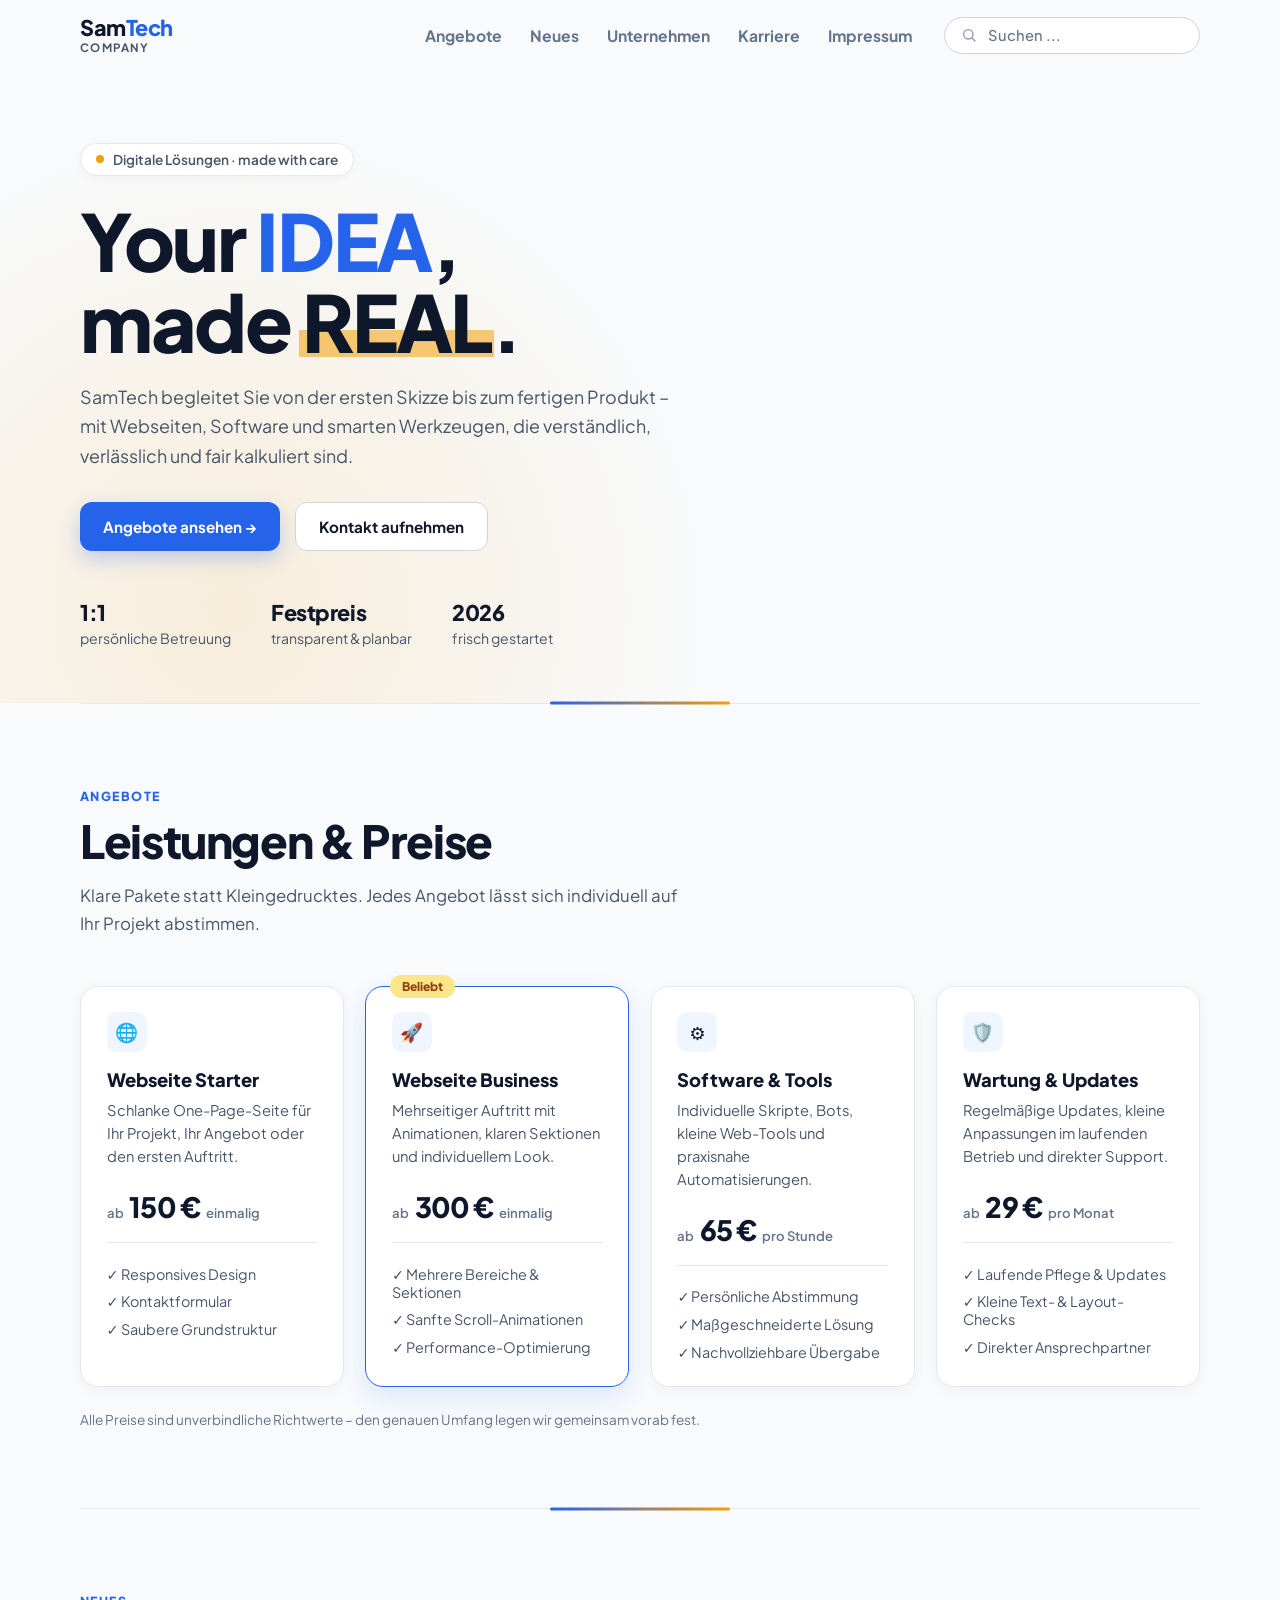
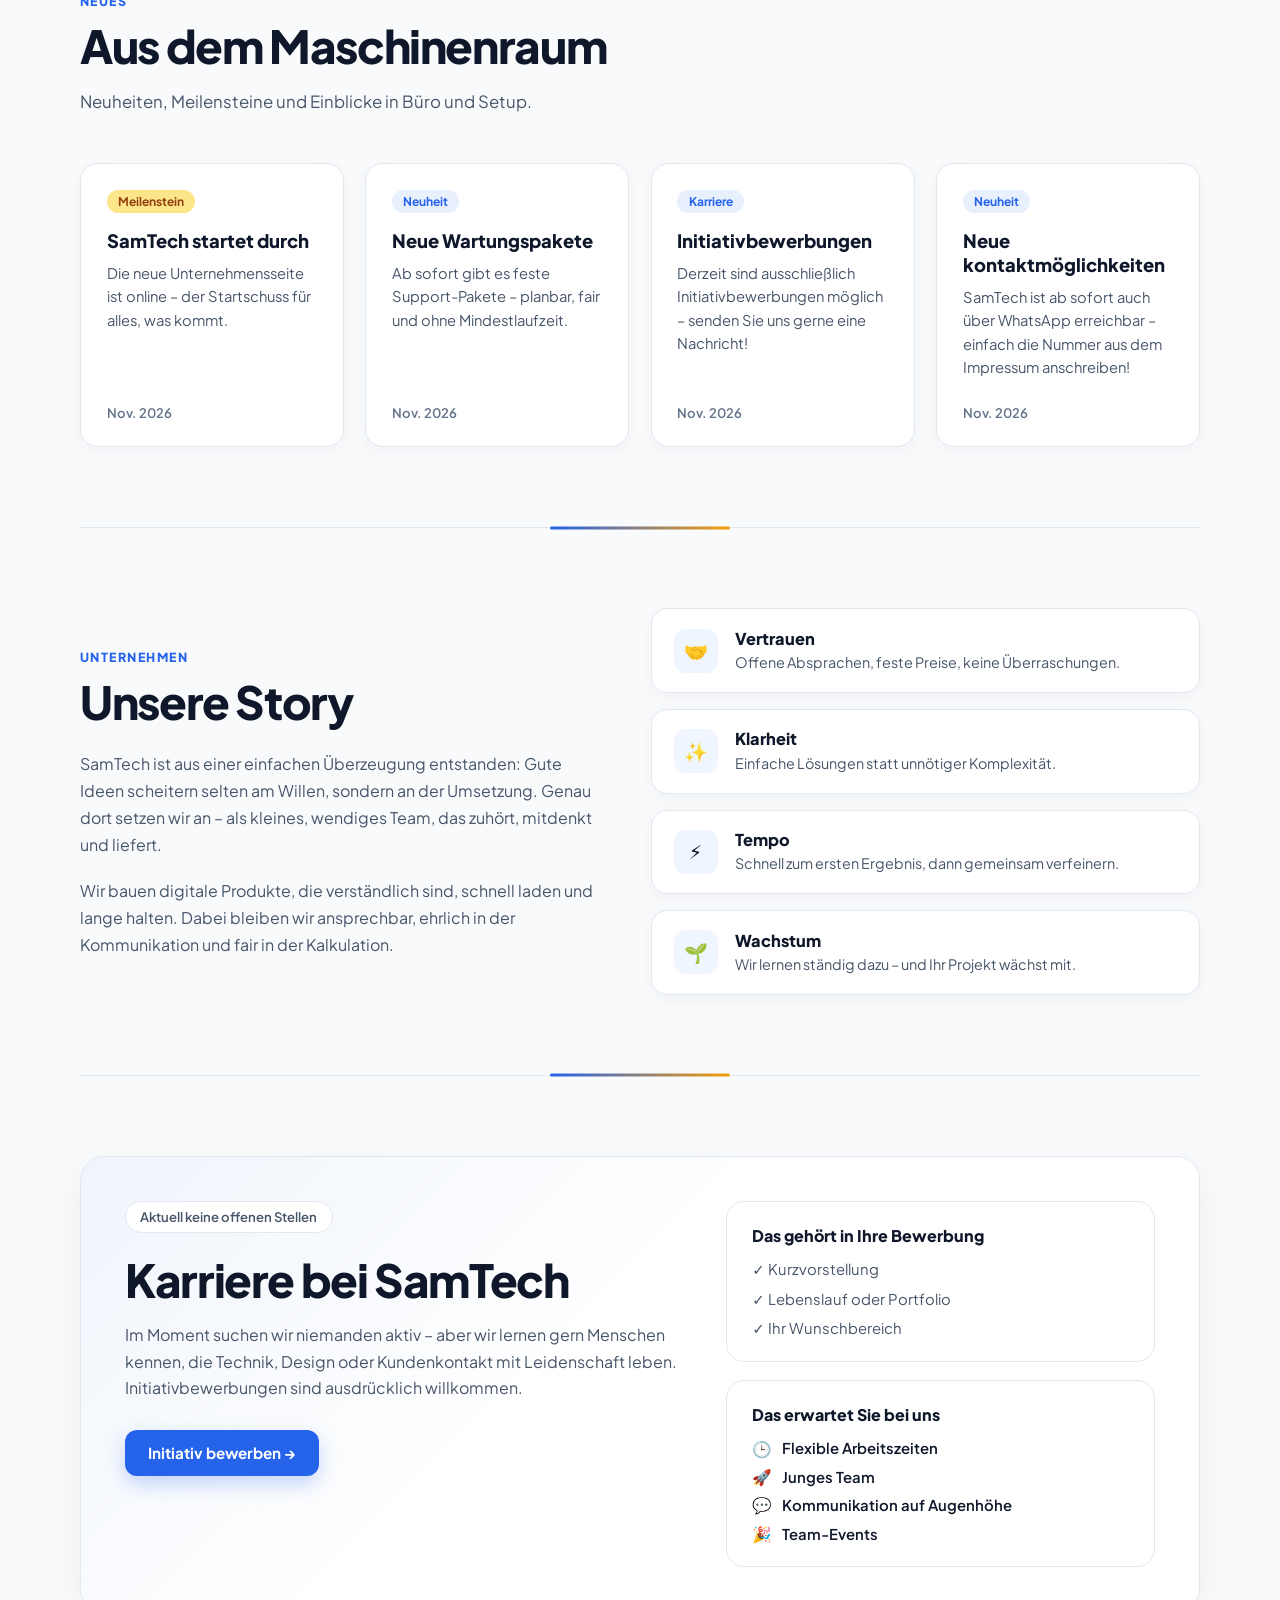
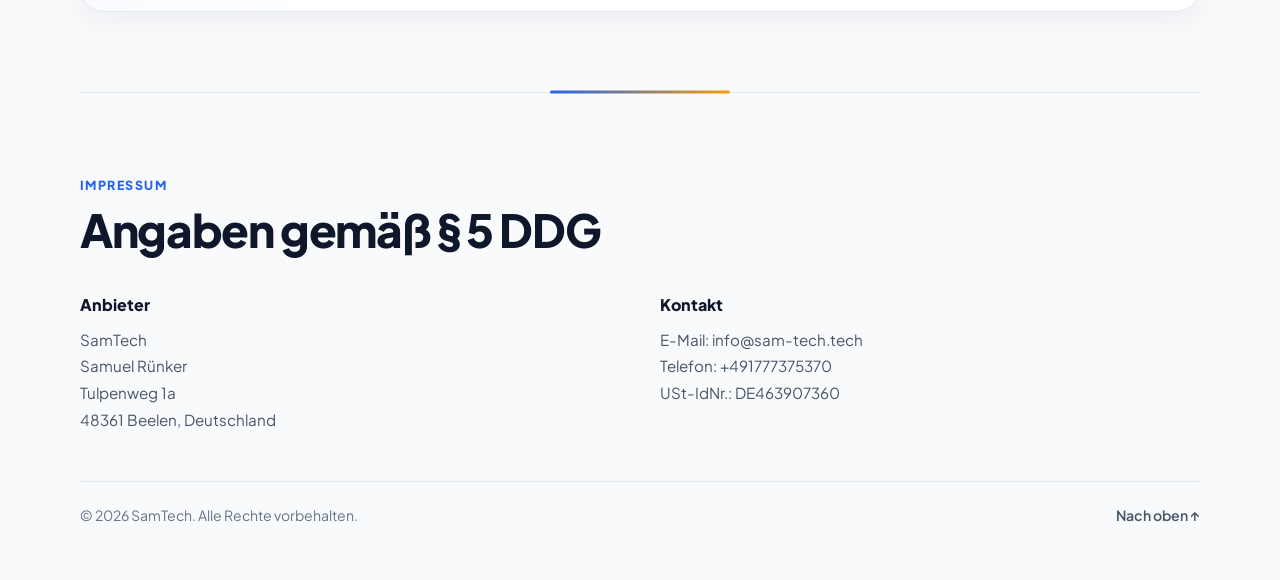
==== company/index.html @ 0ce45a52 "Add files via upload" ====
<!DOCTYPE html>
<html lang="de">
<head>
  <meta charset="UTF-8">
  <meta name="viewport" content="width=device-width, initial-scale=1.0">
  <title>Your IDEA, made REAL.</title>
  <meta name="description" content="SamTech · Company: Webseiten, Software und digitale Lösungen – aus Ihrer Idee wird Wirklichkeit.">
  <link rel="preconnect" href="https://fonts.googleapis.com">
  <link rel="preconnect" href="https://fonts.gstatic.com" crossorigin>
  <link href="https://fonts.googleapis.com/css2?family=Plus+Jakarta+Sans:wght@500;600;700;800&display=swap" rel="stylesheet">
  <link rel="stylesheet" href="com.css">
</head>
<body>
  <div id="top"></div>

  <header class="site-header">
    <div class="header-inner">
      <a href="#top" class="brand">
        <span class="brand-title">
          <span class="brand-sam">Sam</span><span class="brand-tech">Tech</span>
        </span>
        <span class="brand-sub">Company</span>
      </a>

      <div class="header-actions">
        <nav class="nav" aria-label="Hauptnavigation">
          <ul class="nav-list">
            <li><a href="#angebote">Angebote</a></li>
            <li><a href="#neues">Neues</a></li>
            <li><a href="#unternehmen">Unternehmen</a></li>
            <li><a href="#karriere">Karriere</a></li>
            <li><a href="#impressum">Impressum</a></li>
          </ul>
        </nav>

        <form class="search-box" role="search" onsubmit="return false;">
          <svg class="search-icon" viewBox="0 0 24 24" width="16" height="16" aria-hidden="true">
            <circle cx="11" cy="11" r="7" fill="none" stroke="currentColor" stroke-width="2" />
            <line x1="16.5" y1="16.5" x2="21" y2="21" stroke="currentColor" stroke-width="2" stroke-linecap="round" />
          </svg>
          <input
            type="search"
            class="search-input"
            placeholder="Suchen ..."
            aria-label="Seite durchsuchen"
          />
        </form>
      </div>
    </div>

    <div class="scroll-progress" aria-hidden="true">
      <div class="scroll-progress-bar" id="scrollProgressBar"></div>
    </div>
  </header>

  <main>
    <section class="hero" aria-labelledby="hero-title">
      <div class="hero-inner">
        <div class="hero-badge">
          <span class="hero-dot" aria-hidden="true"></span>
          <span>Digitale Lösungen · made with care</span>
        </div>

        <h1 id="hero-title" class="hero-title">
          Your <span class="word-idea">IDEA</span>,<br>
          made <span class="word-real">REAL</span>.
        </h1>

        <p class="hero-lead">
          SamTech begleitet Sie von der ersten Skizze bis zum fertigen Produkt – mit Webseiten, Software und smarten Werkzeugen, die verständlich, verlässlich und fair kalkuliert sind.
        </p>

        <div class="hero-actions">
          <a href="#angebote" class="btn btn-primary">Angebote ansehen →</a>
          <a href="#kontakt" class="btn btn-secondary">Kontakt aufnehmen</a>
        </div>

        <dl class="hero-stats">
          <div class="stat-item">
            <dt class="stat-value">1:1</dt>
            <dd class="stat-label">persönliche Betreuung</dd>
          </div>
          <div class="stat-item">
            <dt class="stat-value">Festpreis</dt>
            <dd class="stat-label">transparent &amp; planbar</dd>
          </div>
          <div class="stat-item">
            <dt class="stat-value">2026</dt>
            <dd class="stat-label">frisch gestartet</dd>
          </div>
        </dl>
      </div>
    </section>

    <div class="section-divider" aria-hidden="true">
      <span class="section-divider-accent"></span>
    </div>

    <section id="angebote" class="angebote">
      <div class="section-inner">
        <div class="section-header">
          <span class="section-eyebrow">Angebote</span>
          <h2 class="section-title">Leistungen &amp; Preise</h2>
          <p class="section-lead">
            Klare Pakete statt Kleingedrucktes. Jedes Angebot lässt sich individuell auf Ihr Projekt abstimmen.
          </p>
        </div>

        <div class="pricing-grid">
          <article class="price-card">
            <div class="price-icon" aria-hidden="true">🌐</div>
            <h3 class="price-title">Webseite Starter</h3>
            <p class="price-desc">Schlanke One-Page-Seite für Ihr Projekt, Ihr Angebot oder den ersten Auftritt.</p>
            <div class="price-amount">
              <span class="price-prefix">ab</span>
              <span class="price-value">150 €</span>
              <span class="price-unit">einmalig</span>
            </div>
            <ul class="price-features">
              <li>✓ Responsives Design</li>
              <li>✓ Kontaktformular</li>
              <li>✓ Saubere Grundstruktur</li>
            </ul>
          </article>

          <article class="price-card is-featured">
            <span class="price-badge">Beliebt</span>
            <div class="price-icon" aria-hidden="true">🚀</div>
            <h3 class="price-title">Webseite Business</h3>
            <p class="price-desc">Mehrseitiger Auftritt mit Animationen, klaren Sektionen und individuellem Look.</p>
            <div class="price-amount">
              <span class="price-prefix">ab</span>
              <span class="price-value">300 €</span>
              <span class="price-unit">einmalig</span>
            </div>
            <ul class="price-features">
              <li>✓ Mehrere Bereiche &amp; Sektionen</li>
              <li>✓ Sanfte Scroll-Animationen</li>
              <li>✓ Performance-Optimierung</li>
            </ul>
          </article>

          <article class="price-card">
            <div class="price-icon" aria-hidden="true">⚙️</div>
            <h3 class="price-title">Software &amp; Tools</h3>
            <p class="price-desc">Individuelle Skripte, Bots, kleine Web-Tools und praxisnahe Automatisierungen.</p>
            <div class="price-amount">
              <span class="price-prefix">ab</span>
              <span class="price-value">65 €</span>
              <span class="price-unit">pro Stunde</span>
            </div>
            <ul class="price-features">
              <li>✓ Persönliche Abstimmung</li>
              <li>✓ Maßgeschneiderte Lösung</li>
              <li>✓ Nachvollziehbare Übergabe</li>
            </ul>
          </article>

          <article class="price-card">
            <div class="price-icon" aria-hidden="true">🛡️</div>
            <h3 class="price-title">Wartung &amp; Updates</h3>
            <p class="price-desc">Regelmäßige Updates, kleine Anpassungen im laufenden Betrieb und direkter Support.</p>
            <div class="price-amount">
              <span class="price-prefix">ab</span>
              <span class="price-value">29 €</span>
              <span class="price-unit">pro Monat</span>
            </div>
            <ul class="price-features">
              <li>✓ Laufende Pflege &amp; Updates</li>
              <li>✓ Kleine Text- &amp; Layout-Checks</li>
              <li>✓ Direkter Ansprechpartner</li>
            </ul>
          </article>
        </div>

        <p class="price-note">
          Alle Preise sind unverbindliche Richtwerte – den genauen Umfang legen wir gemeinsam vorab fest.
        </p>
      </div>
    </section>

    <div class="section-divider" aria-hidden="true">
      <span class="section-divider-accent"></span>
    </div>

<section id="neues" class="neues">
  <div class="section-inner">
    <div class="section-header">
      <span class="section-eyebrow">Neues</span>
      <h2 class="section-title">Aus dem Maschinenraum</h2>
      <p class="section-lead">
        Neuheiten, Meilensteine und Einblicke in Büro und Setup.
      </p>
    </div>

    <div class="news-grid">
      <article class="news-card">
        <span class="news-tag is-milestone">Meilenstein</span>
        <h3 class="news-title">SamTech startet durch</h3>
        <p class="news-text">
          Die neue Unternehmensseite ist online – der Startschuss für alles, was kommt.
        </p>
        <time class="news-date" datetime="2026-11">Nov. 2026</time>
      </article>

      <article class="news-card">
        <span class="news-tag">Neuheit</span>
        <h3 class="news-title">Neue Wartungspakete</h3>
        <p class="news-text">
          Ab sofort gibt es feste Support-Pakete – planbar, fair und ohne Mindestlaufzeit.
        </p>
        <time class="news-date" datetime="2026-11">Nov. 2026</time>
      </article>

      <article class="news-card">
        <span class="news-tag">Karriere</span>
        <h3 class="news-title">Initiativbewerbungen</h3>
        <p class="news-text">
          Derzeit sind ausschließlich Initiativbewerbungen möglich – senden Sie uns gerne eine Nachricht!
        </p>
        <time class="news-date" datetime="2026-11">Nov. 2026</time>
      </article>

      <article class="news-card">
        <span class="news-tag">Neuheit</span>
        <h3 class="news-title">Neue kontaktmöglichkeiten</h3>
        <p class="news-text">
          SamTech ist ab sofort auch über WhatsApp erreichbar – einfach die Nummer aus dem Impressum anschreiben!
        </p>
        <time class="news-date" datetime="2026-11">Nov. 2026</time>
      </article>
    </div>
  </div>
</section>

    <div class="section-divider" aria-hidden="true">
      <span class="section-divider-accent"></span>
    </div>

<section id="unternehmen" class="unternehmen">
  <div class="section-inner">
    <div class="company-grid">
      <div class="company-story">
        <span class="section-eyebrow">Unternehmen</span>
        <h2 class="section-title">Unsere Story</h2>
        <p class="company-text">
          SamTech ist aus einer einfachen Überzeugung entstanden: Gute Ideen scheitern selten am Willen, sondern an der Umsetzung. Genau dort setzen wir an – als kleines, wendiges Team, das zuhört, mitdenkt und liefert.
        </p>
        <p class="company-text">
          Wir bauen digitale Produkte, die verständlich sind, schnell laden und lange halten. Dabei bleiben wir ansprechbar, ehrlich in der Kommunikation und fair in der Kalkulation.
        </p>
      </div>

      <div class="company-values">
        <article class="value-card">
          <div class="value-icon" aria-hidden="true">🤝</div>
          <div class="value-body">
            <h3 class="value-title">Vertrauen</h3>
            <p class="value-text">Offene Absprachen, feste Preise, keine Überraschungen.</p>
          </div>
        </article>

        <article class="value-card">
          <div class="value-icon" aria-hidden="true">✨</div>
          <div class="value-body">
            <h3 class="value-title">Klarheit</h3>
            <p class="value-text">Einfache Lösungen statt unnötiger Komplexität.</p>
          </div>
        </article>

        <article class="value-card">
          <div class="value-icon" aria-hidden="true">⚡</div>
          <div class="value-body">
            <h3 class="value-title">Tempo</h3>
            <p class="value-text">Schnell zum ersten Ergebnis, dann gemeinsam verfeinern.</p>
          </div>
        </article>

        <article class="value-card">
          <div class="value-icon" aria-hidden="true">🌱</div>
          <div class="value-body">
            <h3 class="value-title">Wachstum</h3>
            <p class="value-text">Wir lernen ständig dazu – und Ihr Projekt wächst mit.</p>
          </div>
        </article>
      </div>
    </div>
  </div>
</section>

    <div class="section-divider" aria-hidden="true">
      <span class="section-divider-accent"></span>
    </div>

    <section id="karriere" class="karriere">
  <div class="section-inner">
    <div class="career-box">
      <div class="career-main">
        <span class="career-badge">Aktuell keine offenen Stellen</span>
        <h2 class="section-title career-title">Karriere bei SamTech</h2>
        <p class="career-lead">
          Im Moment suchen wir niemanden aktiv – aber wir lernen gern Menschen kennen, die Technik, Design oder Kundenkontakt mit Leidenschaft leben. Initiativbewerbungen sind ausdrücklich willkommen.
        </p>
        <a
          href="mailto:info@sam-tech.tech?subject=Initiativbewerbung%20bei%20SamTech"
          class="btn btn-primary"
        >
          Initiativ bewerben →
        </a>
      </div>

      <div class="career-side">
        <aside class="career-checklist" aria-label="Das gehört in Ihre Bewerbung">
          <h3 class="career-side-title">Das gehört in Ihre Bewerbung</h3>
          <ul class="career-checklist-items">
            <li>✓ Kurzvorstellung</li>
            <li>✓ Lebenslauf oder Portfolio</li>
            <li>✓ Ihr Wunschbereich</li>
          </ul>
        </aside>

        <aside class="career-benefits" aria-label="Das erwartet Sie bei SamTech">
          <h3 class="career-side-title">Das erwartet Sie bei uns</h3>
          <ul class="career-benefits-list">
            <li>
              <span class="benefit-dot" aria-hidden="true">🕒</span>
              <span>Flexible Arbeitszeiten</span>
            </li>
            <li>
              <span class="benefit-dot" aria-hidden="true">🚀</span>
              <span>Junges Team</span>
            </li>
            <li>
              <span class="benefit-dot" aria-hidden="true">💬</span>
              <span>Kommunikation auf Augenhöhe</span>
            </li>
            <li>
              <span class="benefit-dot" aria-hidden="true">🎉</span>
              <span>Team-Events</span>
            </li>
          </ul>
        </aside>
      </div>
    </div>
  </div>
</section>

     <div class="section-divider" aria-hidden="true">
      <span class="section-divider-accent"></span>
    </div>

<section id="impressum" class="impressum">
  <div class="section-inner">
    <div class="section-header">
      <span class="section-eyebrow">Impressum</span>
      <h2 class="section-title">Angaben gemäß § 5 DDG</h2>
    </div>

    <div class="imprint-grid">
      <div class="imprint-block">
        <h3 class="imprint-heading">Anbieter</h3>
        <p class="imprint-text">
          SamTech<br>
          Samuel Rünker<br>
          Tulpenweg 1a<br>
          48361 Beelen, Deutschland
        </p>
      </div>

      <div class="imprint-block">
        <h3 class="imprint-heading">Kontakt</h3>
        <p class="imprint-text">
          E-Mail: <a href="mailto:kontakt@sam-tech.tech" class="imprint-link">info@sam-tech.tech</a><br>
          Telefon: +491777375370 <br>
          USt-IdNr.: DE463907360
        </p>
      </div>
    </div>

    <div class="imprint-bottom">
      <p class="imprint-copy">© 2026 SamTech. Alle Rechte vorbehalten.</p>
      <a href="#top" class="back-to-top">Nach oben ↑</a>
    </div>
  </div>
</section>

  </main>

  <script>
    const progressBar = document.getElementById('scrollProgressBar');

    function updateScrollProgress() {
      if (!progressBar) return;
      const scrollTop = window.scrollY || document.documentElement.scrollTop;
      const docHeight = document.documentElement.scrollHeight - window.innerHeight;
      const progress = docHeight > 0 ? Math.min(Math.max(scrollTop / docHeight, 0), 1) : 0;
      progressBar.style.transform = `scaleX(${progress})`;
    }

    window.addEventListener('scroll', updateScrollProgress, { passive: true });
    window.addEventListener('resize', updateScrollProgress, { passive: true });
    updateScrollProgress();
  </script>
</body>
</html>
---- company/com.css ----
html {
  scroll-behavior: smooth;
}

#top,
section[id],
footer[id] {
  scroll-margin-top: 5.5rem;
}

@media (prefers-reduced-motion: reduce) {
  html {
    scroll-behavior: auto;
  }
}

:root {
  --bg: #f8fafc;
  --surface: #ffffff;
  --ink: #0f172a;
  --ink2: #475569;
  --nav-muted: #64748b;
  --accent: #2563eb;
  --amber: #f59e0b;
  --amber-soft: #fde68a;
  --border: #e2e8f0;
  --font-sans: 'Plus Jakarta Sans', system-ui, -apple-system, BlinkMacSystemFont, 'Segoe UI', Roboto, sans-serif;
}

body {
  margin: 0;
  font-family: var(--font-sans);
  background: var(--bg);
  color: var(--ink);
}

.site-header {
  position: sticky;
  top: 0;
  z-index: 100;
  width: 100%;
  background: rgba(248, 250, 252, 0.92);
  backdrop-filter: blur(10px);
}

.header-inner {
  display: flex;
  align-items: center;
  justify-content: space-between;
  gap: 1.5rem;
  max-width: 1120px;
  margin-inline: auto;
  padding: 1rem 2rem;
}

.brand {
  display: inline-flex;
  flex-direction: column;
  text-decoration: none;
  line-height: 1.1;
  font-family: var(--font-sans);
}

.brand-title {
  font-weight: 800;
  font-size: 1.35rem;
  letter-spacing: -0.02em;
}

.brand-sam {
  color: var(--ink);
}

.brand-tech {
  color: var(--accent);
}

.brand-sub {
  margin-top: 0.15rem;
  font-size: 0.72rem;
  font-weight: 700;
  letter-spacing: 0.12em;
  text-transform: uppercase;
  color: var(--ink2);
}

.header-actions {
  display: flex;
  align-items: center;
  gap: 2rem;
}

.nav-list {
  display: flex;
  align-items: center;
  gap: 1.75rem;
  list-style: none;
  margin: 0;
  padding: 0;
  flex-wrap: wrap;
}

.nav a {
  position: relative;
  display: inline-block;
  padding: 0.45rem 0;
  text-decoration: none;
  font-family: var(--font-sans);
  font-weight: 700;
  font-size: 0.98rem;
  color: var(--nav-muted);
  transition: color 0.22s ease;
}

.nav a::after {
  content: "";
  position: absolute;
  left: 0;
  right: 0;
  bottom: 0;
  height: 2.5px;
  background: var(--accent);
  border-radius: 999px;
  transform: scaleX(0);
  transform-origin: left center;
  transition: transform 0.25s cubic-bezier(0.22, 1, 0.36, 1);
}

.nav a:hover,
.nav a:focus-visible,
.nav a.is-active {
  color: var(--ink);
}

.nav a:hover::after,
.nav a:focus-visible::after,
.nav a.is-active::after {
  transform: scaleX(1);
}

.search-box {
  display: inline-flex;
  align-items: center;
  gap: 0.55rem;
  padding: 0.45rem 1rem;
  min-width: 190px;
  background: var(--surface);
  border: 1px solid #cbd5e1;
  border-radius: 999px;
  color: var(--nav-muted);
  font-family: var(--font-sans);
  transition: border-color 0.2s ease, box-shadow 0.2s ease, color 0.2s ease;
}

.search-box:focus-within {
  border-color: var(--accent);
  box-shadow: 0 0 0 3px rgba(37, 99, 235, 0.14);
  color: var(--accent);
}

.search-icon {
  flex-shrink: 0;
  opacity: 0.75;
}

.search-input {
  width: 100%;
  border: none;
  outline: none;
  background: transparent;
  font-family: var(--font-sans);
  font-weight: 500;
  font-size: 0.92rem;
  color: var(--ink);
}

.search-input::placeholder {
  color: var(--nav-muted);
}

.scroll-progress {
  position: absolute;
  left: 0;
  right: 0;
  bottom: 0;
  height: 3px;
  background: transparent;
  pointer-events: none;
}

.scroll-progress-bar {
  width: 100%;
  height: 100%;
  background: linear-gradient(90deg, var(--accent), var(--amber));
  transform: scaleX(0);
  transform-origin: left center;
  transition: transform 0.08s linear;
}

.hero {
  padding: 4.5rem 2rem 3.5rem;
  background: radial-gradient(circle at 18% 85%, rgba(245, 158, 11, 0.14), transparent 42%),
              var(--bg);
}

.hero-inner {
  max-width: 1120px;
  margin-inline: auto;
}

.hero-badge {
  display: inline-flex;
  align-items: center;
  gap: 0.55rem;
  padding: 0.45rem 0.95rem;
  background: var(--surface);
  border: 1px solid var(--border);
  border-radius: 999px;
  font-size: 0.85rem;
  font-weight: 600;
  color: var(--ink2);
  box-shadow: 0 2px 8px rgba(15, 23, 42, 0.04);
  animation: heroFadeUp 0.55s cubic-bezier(0.22, 1, 0.36, 1) both;
}

.hero-dot {
  width: 8px;
  height: 8px;
  border-radius: 50%;
  background: var(--amber);
}

.hero-title {
  margin: 1.5rem 0 1.25rem;
  font-size: clamp(2.8rem, 6.5vw, 4.9rem);
  font-weight: 800;
  line-height: 1.03;
  letter-spacing: -0.03em;
  color: var(--ink);
  animation: heroFadeUp 0.65s cubic-bezier(0.22, 1, 0.36, 1) 0.08s both;
}

.word-idea {
  color: var(--accent);
}

.word-real {
  position: relative;
  display: inline-block;
  z-index: 1;
}

.word-real::after {
  content: "";
  position: absolute;
  left: -0.04em;
  right: -0.04em;
  bottom: 0.06em;
  height: 0.34em;
  background: rgba(245, 158, 11, 0.55);
  z-index: -1;
  transform: scaleX(0);
  transform-origin: left center;
  animation: realBarGrow 0.6s cubic-bezier(0.22, 1, 0.36, 1) 0.35s forwards;
}

.hero-lead {
  max-width: 600px;
  margin: 0 0 2rem;
  font-size: 1.12rem;
  line-height: 1.65;
  color: var(--ink2);
  animation: heroFadeUp 0.65s cubic-bezier(0.22, 1, 0.36, 1) 0.16s both;
}

.hero-actions {
  display: flex;
  flex-wrap: wrap;
  gap: 0.9rem;
  margin-bottom: 3rem;
  animation: heroFadeUp 0.65s cubic-bezier(0.22, 1, 0.36, 1) 0.24s both;
}

.btn {
  display: inline-flex;
  align-items: center;
  justify-content: center;
  padding: 0.85rem 1.45rem;
  border-radius: 12px;
  font-family: var(--font-sans);
  font-weight: 700;
  font-size: 0.95rem;
  text-decoration: none;
  transition: transform 0.2s ease, box-shadow 0.2s ease, background-color 0.2s ease, border-color 0.2s ease;
}

.btn-primary {
  background: var(--accent);
  color: #ffffff;
  box-shadow: 0 8px 20px rgba(37, 99, 235, 0.25);
}

.btn-primary:hover,
.btn-primary:focus-visible {
  transform: translateY(-2px);
  box-shadow: 0 12px 24px rgba(37, 99, 235, 0.32);
}

.btn-secondary {
  background: var(--surface);
  color: var(--ink);
  border: 1px solid #cbd5e1;
}

.btn-secondary:hover,
.btn-secondary:focus-visible {
  transform: translateY(-2px);
  border-color: var(--ink2);
}

.hero-stats {
  display: flex;
  flex-wrap: wrap;
  gap: 2.5rem;
  margin: 0;
  padding: 0;
  animation: heroFadeUp 0.65s cubic-bezier(0.22, 1, 0.36, 1) 0.32s both;
}

.stat-value {
  font-size: 1.35rem;
  font-weight: 800;
  color: var(--ink);
  letter-spacing: -0.02em;
}

.stat-label {
  margin: 0.2rem 0 0;
  font-size: 0.88rem;
  color: var(--ink2);
}

@keyframes heroFadeUp {
  from {
    opacity: 0;
    transform: translateY(16px);
  }
  to {
    opacity: 1;
    transform: translateY(0);
  }
}

@keyframes realBarGrow {
  from {
    transform: scaleX(0);
  }
  to {
    transform: scaleX(1);
  }
}

.angebote {
  padding: 5rem 2rem;
}

.section-inner {
  max-width: 1120px;
  margin-inline: auto;
}

.section-header {
  max-width: 620px;
  margin-bottom: 3rem;
}

.section-eyebrow {
  display: inline-block;
  font-size: 0.78rem;
  font-weight: 800;
  letter-spacing: 0.12em;
  text-transform: uppercase;
  color: var(--accent);
  margin-bottom: 0.5rem;
}

.section-title {
  margin: 0 0 0.85rem;
  font-size: clamp(2rem, 4vw, 2.85rem);
  font-weight: 800;
  letter-spacing: -0.03em;
  color: var(--ink);
}

.section-lead {
  margin: 0;
  font-size: 1.05rem;
  line-height: 1.65;
  color: var(--ink2);
}

.angebote-grid {
  display: grid;
  grid-template-columns: repeat(3, minmax(0, 1fr));
  gap: 1.5rem;
}

.angebot-card {
  background: var(--surface);
  border: 1px solid var(--border);
  border-radius: 18px;
  padding: 1.75rem;
  box-shadow: 0 4px 16px rgba(15, 23, 42, 0.04);
  transition: transform 0.22s ease, box-shadow 0.22s ease, border-color 0.22s ease;
}

.angebot-card:hover {
  transform: translateY(-4px);
  border-color: rgba(37, 99, 235, 0.35);
  box-shadow: 0 14px 28px rgba(15, 23, 42, 0.08);
}

.angebot-tag {
  display: inline-block;
  padding: 0.25rem 0.65rem;
  border-radius: 999px;
  font-size: 0.75rem;
  font-weight: 700;
  color: var(--accent);
  background: rgba(37, 99, 235, 0.1);
  margin-bottom: 1rem;
}

.angebot-name {
  margin: 0 0 0.6rem;
  font-size: 1.2rem;
  font-weight: 700;
  color: var(--ink);
}

.angebot-text {
  margin: 0;
  font-size: 0.96rem;
  line-height: 1.6;
  color: var(--ink2);
}

.pricing-grid {
  display: grid;
  grid-template-columns: repeat(4, minmax(0, 1fr));
  gap: 1.35rem;
  align-items: stretch;
}

.price-card {
  position: relative;
  display: flex;
  flex-direction: column;
  background: var(--surface);
  border: 1px solid var(--border);
  border-radius: 18px;
  padding: 1.6rem;
  box-shadow: 0 4px 16px rgba(15, 23, 42, 0.04);
  transition: transform 0.22s ease, box-shadow 0.22s ease, border-color 0.22s ease;
}

.price-card:hover {
  transform: translateY(-4px);
  box-shadow: 0 14px 28px rgba(15, 23, 42, 0.08);
}

.price-card.is-featured {
  border-color: var(--accent);
  box-shadow: 0 10px 26px rgba(37, 99, 235, 0.12);
}

.price-badge {
  position: absolute;
  top: -0.75rem;
  left: 1.5rem;
  padding: 0.25rem 0.75rem;
  border-radius: 999px;
  background: var(--amber-soft);
  color: #92400e;
  font-size: 0.75rem;
  font-weight: 800;
}

.price-icon {
  display: inline-flex;
  align-items: center;
  justify-content: center;
  width: 40px;
  height: 40px;
  border-radius: 10px;
  background: #eff6ff;
  font-size: 1.15rem;
  margin-bottom: 1rem;
}

.price-title {
  margin: 0 0 0.5rem;
  font-size: 1.15rem;
  font-weight: 800;
  color: var(--ink);
}

.price-desc {
  margin: 0 0 1.35rem;
  font-size: 0.92rem;
  line-height: 1.55;
  color: var(--ink2);
}

.price-amount {
  display: flex;
  align-items: baseline;
  gap: 0.35rem;
  margin-bottom: 1.35rem;
  padding-bottom: 1.1rem;
  border-bottom: 1px solid var(--border);
}

.price-prefix,
.price-unit {
  font-size: 0.82rem;
  color: var(--nav-muted);
  font-weight: 600;
}

.price-value {
  font-size: 1.75rem;
  font-weight: 800;
  color: var(--ink);
  letter-spacing: -0.03em;
}

.price-features {
  list-style: none;
  margin: 0;
  padding: 0;
  display: flex;
  flex-direction: column;
  gap: 0.6rem;
  font-size: 0.9rem;
  color: var(--ink2);
}

.price-note {
  margin: 1.5rem 0 0;
  font-size: 0.85rem;
  color: var(--nav-muted);
}

.section-divider {
  position: relative;
  max-width: 1120px;
  margin: 0 auto;
  height: 1px;
  background: var(--border);
}

.section-divider-accent {
  position: absolute;
  left: 50%;
  top: 50%;
  width: 180px;
  height: 3px;
  transform: translate(-50%, -50%);
  border-radius: 999px;
  background: linear-gradient(90deg, var(--accent), var(--amber));
}

@media (max-width: 1050px) {
  .pricing-grid {
    grid-template-columns: repeat(2, minmax(0, 1fr));
  }
}

@media (max-width: 900px) {
  .angebote-grid {
    grid-template-columns: 1fr;
  }
}

@media (max-width: 768px) {
  .hero-stats {
    gap: 1.5rem;
  }
}

@media (max-width: 600px) {
  .pricing-grid {
    grid-template-columns: 1fr;
  }
}

.neues {
  padding: 5rem 2rem;
}

.news-grid {
  display: grid;
  grid-template-columns: repeat(4, minmax(0, 1fr));
  gap: 1.35rem;
  align-items: stretch;
}

.news-card {
  display: flex;
  flex-direction: column;
  align-items: flex-start;
  background: var(--surface);
  border: 1px solid var(--border);
  border-radius: 18px;
  padding: 1.6rem;
  box-shadow: 0 4px 16px rgba(15, 23, 42, 0.04);
  transition: transform 0.22s ease, box-shadow 0.22s ease, border-color 0.22s ease;
}

.news-card:hover {
  transform: translateY(-4px);
  border-color: rgba(37, 99, 235, 0.35);
  box-shadow: 0 14px 28px rgba(15, 23, 42, 0.08);
}

.news-tag {
  display: inline-block;
  padding: 0.25rem 0.7rem;
  border-radius: 999px;
  font-size: 0.75rem;
  font-weight: 700;
  color: var(--accent);
  background: rgba(37, 99, 235, 0.1);
  margin-bottom: 1rem;
}

.news-tag.is-milestone {
  background: var(--amber-soft);
  color: #92400e;
}

.news-title {
  margin: 0 0 0.55rem;
  font-size: 1.15rem;
  font-weight: 800;
  line-height: 1.3;
  color: var(--ink);
}

.news-text {
  margin: 0 0 1.5rem;
  font-size: 0.92rem;
  line-height: 1.6;
  color: var(--ink2);
}

.news-date {
  margin-top: auto;
  font-size: 0.82rem;
  font-weight: 600;
  color: var(--nav-muted);
}

@media (max-width: 1050px) {
  .news-grid {
    grid-template-columns: repeat(2, minmax(0, 1fr));
  }
}

@media (max-width: 600px) {
  .news-grid {
    grid-template-columns: 1fr;
  }
}

.unternehmen {
  padding: 5rem 2rem;
}

.company-grid {
  display: grid;
  grid-template-columns: minmax(0, 1fr) minmax(0, 1.05fr);
  gap: 3rem;
  align-items: center;
}

.company-story .section-title {
  margin-bottom: 1.25rem;
}

.company-text {
  margin: 0 0 1.15rem;
  font-size: 1rem;
  line-height: 1.7;
  color: var(--ink2);
}

.company-text:last-child {
  margin-bottom: 0;
}

.company-values {
  display: flex;
  flex-direction: column;
  gap: 1rem;
}

.value-card {
  display: flex;
  align-items: center;
  gap: 1.1rem;
  background: var(--surface);
  border: 1px solid var(--border);
  border-radius: 16px;
  padding: 1.15rem 1.35rem;
  box-shadow: 0 4px 16px rgba(15, 23, 42, 0.04);
  transition: transform 0.22s ease, box-shadow 0.22s ease, border-color 0.22s ease;
}

.value-card:hover {
  transform: translateY(-3px);
  border-color: rgba(37, 99, 235, 0.35);
  box-shadow: 0 12px 24px rgba(15, 23, 42, 0.07);
}

.value-icon {
  flex-shrink: 0;
  display: inline-flex;
  align-items: center;
  justify-content: center;
  width: 44px;
  height: 44px;
  border-radius: 12px;
  background: #eff6ff;
  font-size: 1.2rem;
}

.value-title {
  margin: 0 0 0.2rem;
  font-size: 1.02rem;
  font-weight: 800;
  color: var(--ink);
}

.value-text {
  margin: 0;
  font-size: 0.9rem;
  line-height: 1.5;
  color: var(--ink2);
}

@media (max-width: 900px) {
  .company-grid {
    grid-template-columns: 1fr;
    gap: 2.25rem;
  }
}

.karriere {
  padding: 5rem 2rem;
}

.career-box {
  display: grid;
  grid-template-columns: minmax(0, 1.25fr) minmax(280px, 0.95fr);
  gap: 2.25rem;
  align-items: start;
  background: linear-gradient(135deg, rgba(37, 99, 235, 0.04), var(--surface) 45%);
  border: 1px solid var(--border);
  border-radius: 24px;
  padding: 2.75rem;
  box-shadow: 0 10px 30px rgba(15, 23, 42, 0.05);
}

.career-badge {
  display: inline-block;
  padding: 0.4rem 0.9rem;
  background: var(--surface);
  border: 1px solid var(--border);
  border-radius: 999px;
  font-size: 0.82rem;
  font-weight: 600;
  color: var(--ink2);
  margin-bottom: 1.15rem;
}

.career-title {
  margin-bottom: 0.9rem;
}

.career-lead {
  max-width: 560px;
  margin: 0 0 1.75rem;
  font-size: 1rem;
  line-height: 1.65;
  color: var(--ink2);
}

.career-side {
  display: flex;
  flex-direction: column;
  gap: 1.1rem;
}

.career-checklist,
.career-benefits {
  background: var(--surface);
  border: 1px solid var(--border);
  border-radius: 18px;
  padding: 1.45rem 1.6rem;
}

.career-side-title {
  margin: 0 0 0.9rem;
  font-size: 1rem;
  font-weight: 800;
  color: var(--ink);
}

.career-checklist-items,
.career-benefits-list {
  list-style: none;
  margin: 0;
  padding: 0;
  display: flex;
  flex-direction: column;
  gap: 0.65rem;
  font-size: 0.93rem;
  color: var(--ink2);
}

.career-benefits-list li {
  display: flex;
  align-items: center;
  gap: 0.6rem;
  font-weight: 600;
  color: var(--ink);
}

.benefit-dot {
  font-size: 0.98rem;
  line-height: 1;
}

@media (max-width: 900px) {
  .career-box {
    grid-template-columns: 1fr;
    padding: 2rem 1.5rem;
  }
}

.impressum {
  padding: 5rem 2rem 3.5rem;
}

.impressum .section-header {
  margin-bottom: 2.25rem;
}

.imprint-grid {
  display: grid;
  grid-template-columns: repeat(2, minmax(0, 1fr));
  gap: 2.5rem;
}

.imprint-heading {
  margin: 0 0 0.75rem;
  font-size: 1rem;
  font-weight: 800;
  color: var(--ink);
}

.imprint-text {
  margin: 0;
  font-size: 0.95rem;
  line-height: 1.75;
  color: var(--ink2);
}

.imprint-link {
  color: inherit;
  text-decoration: none;
  border-bottom: 1px solid transparent;
  transition: color 0.2s ease, border-color 0.2s ease;
}

.imprint-link:hover,
.imprint-link:focus-visible {
  color: var(--accent);
  border-bottom-color: var(--accent);
}

.imprint-bottom {
  display: flex;
  align-items: center;
  justify-content: space-between;
  gap: 1rem;
  margin-top: 3rem;
  padding-top: 1.5rem;
  border-top: 1px solid var(--border);
  font-size: 0.88rem;
  color: var(--nav-muted);
}

.imprint-copy {
  margin: 0;
}

.back-to-top {
  color: var(--ink2);
  text-decoration: none;
  font-weight: 600;
  transition: color 0.2s ease, transform 0.2s ease;
}

.back-to-top:hover,
.back-to-top:focus-visible {
  color: var(--accent);
  transform: translateY(-1px);
}

@media (max-width: 700px) {
  .imprint-grid {
    grid-template-columns: 1fr;
    gap: 1.75rem;
  }

  .imprint-bottom {
    flex-direction: column;
    align-items: flex-start;
  }
}
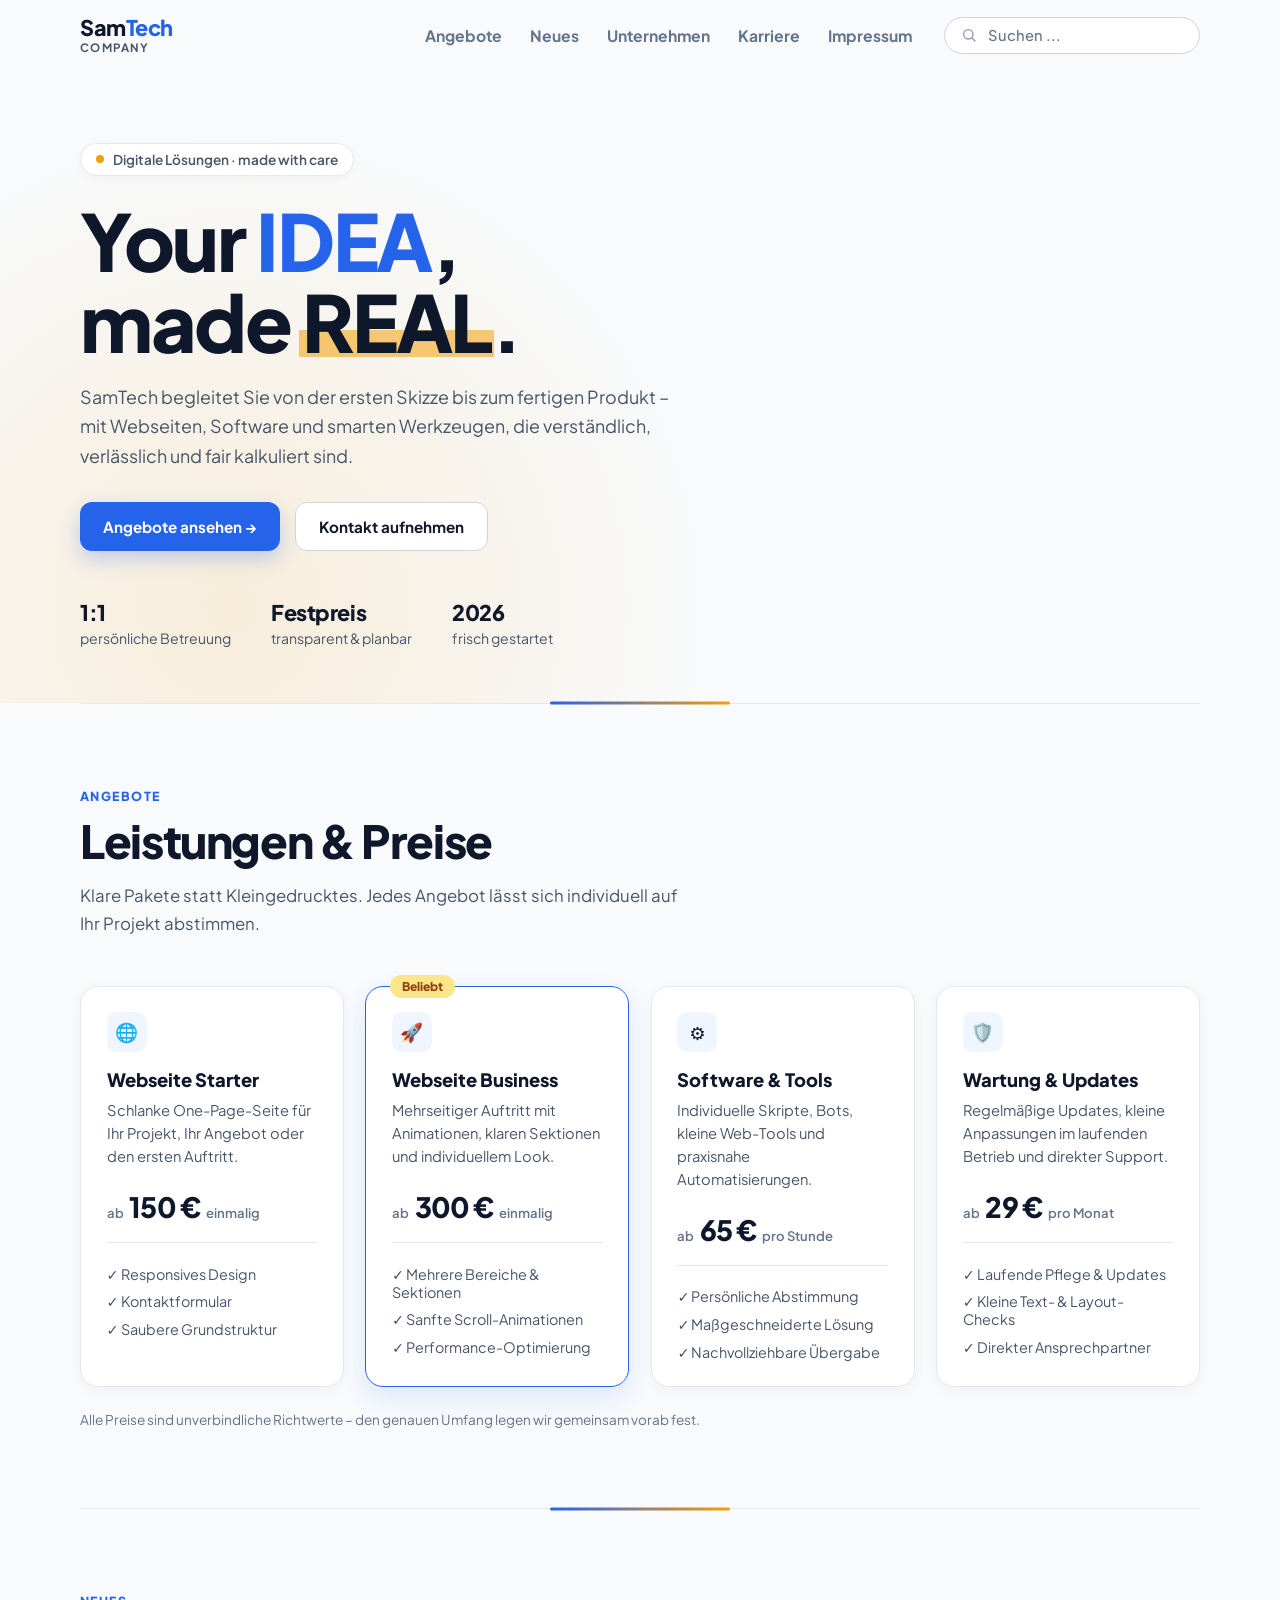
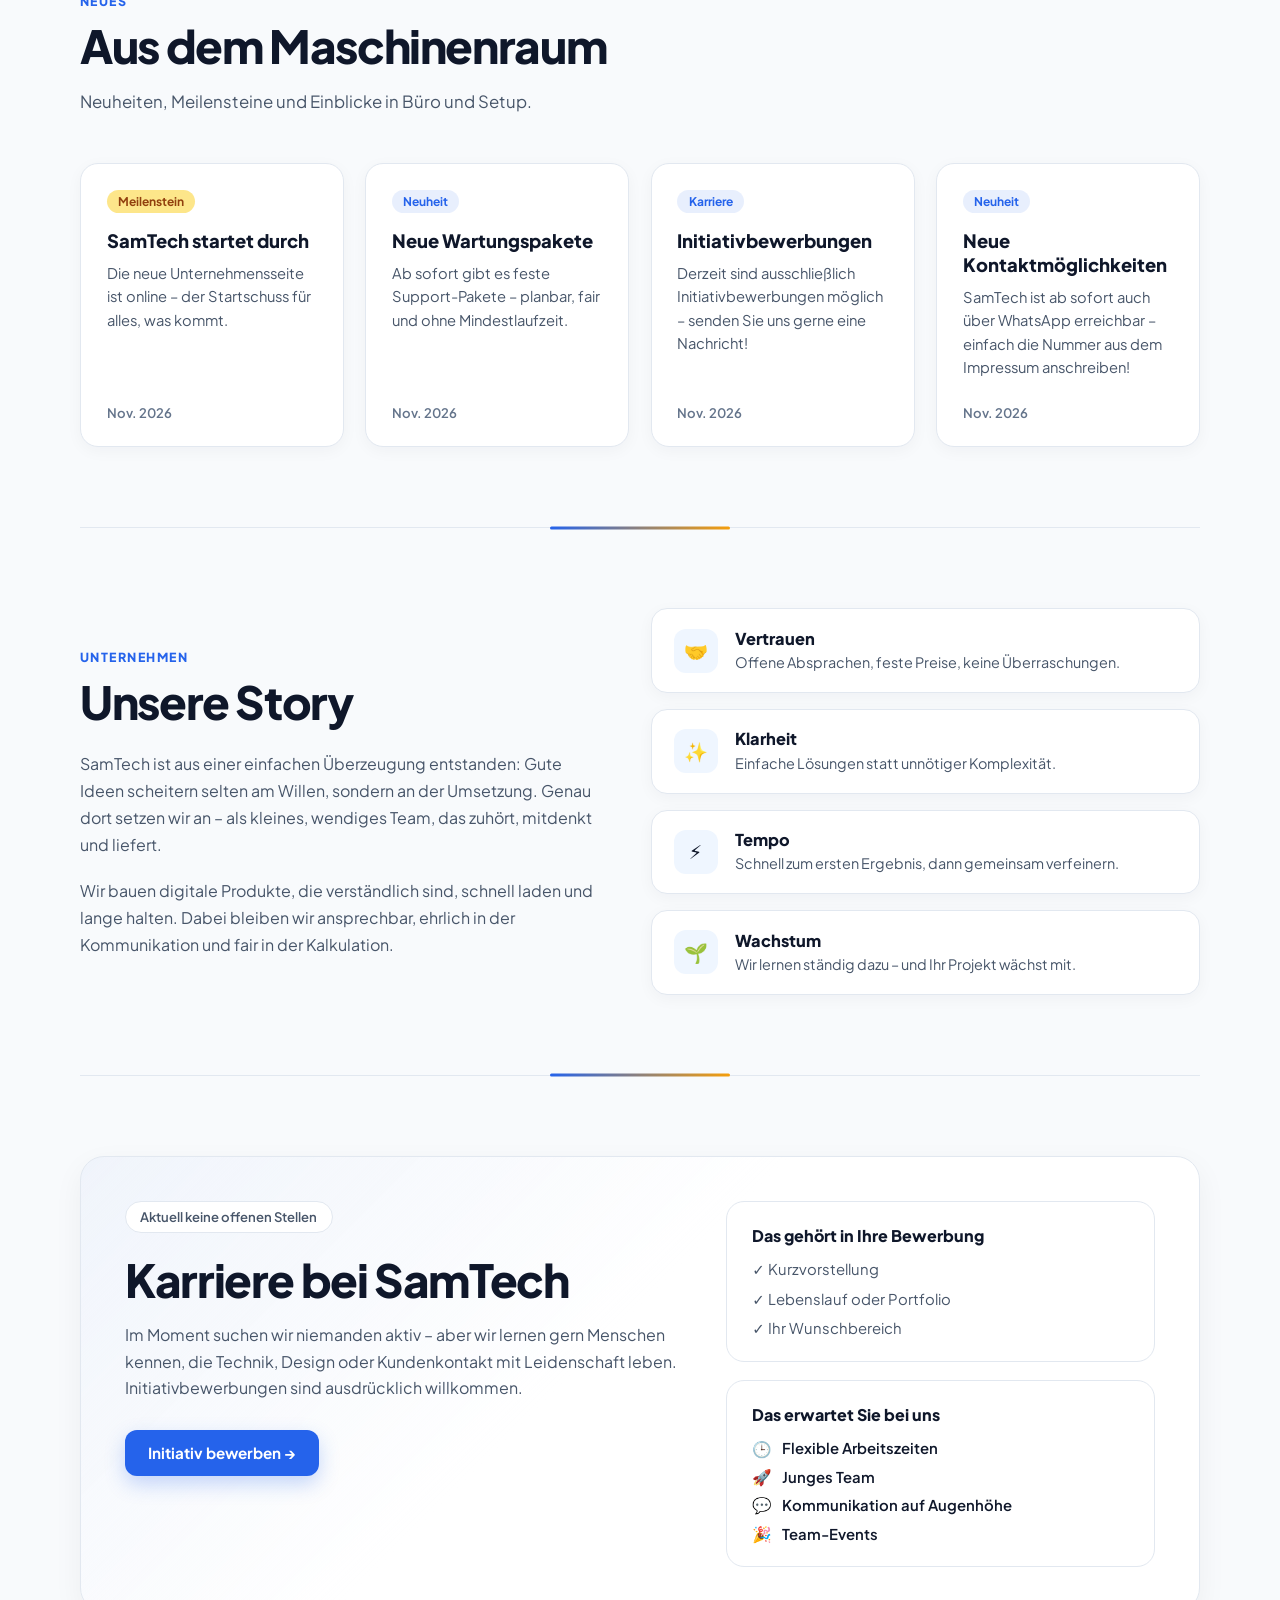
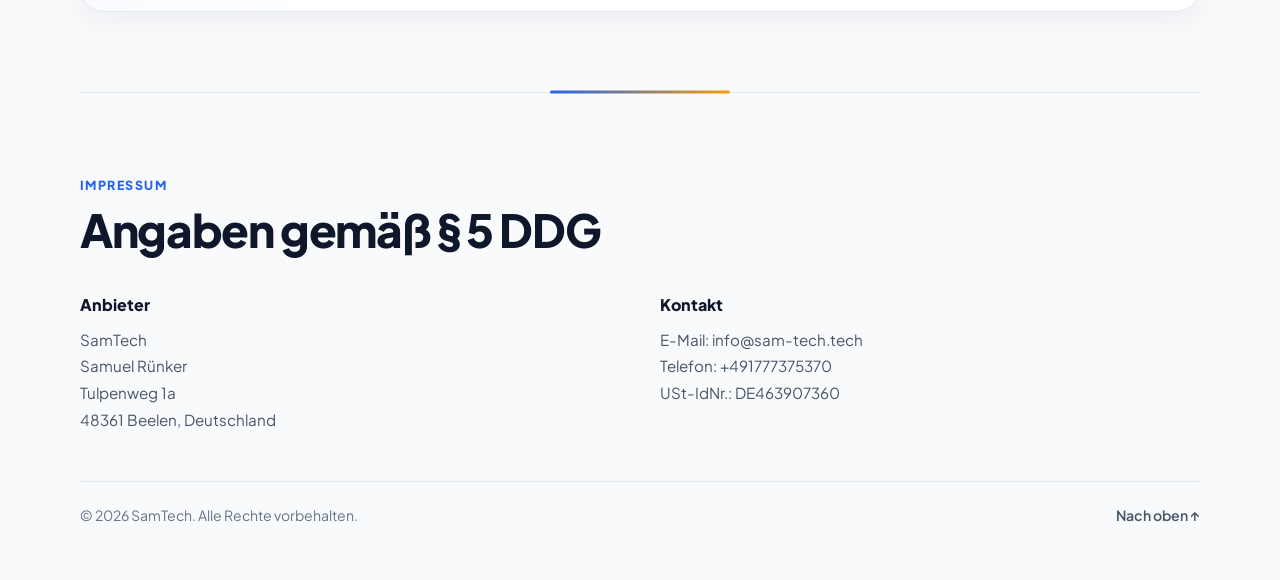
==== commit f6953040: "Add files via upload" ====
--- a/company/index.html
+++ b/company/index.html
@@ -33,13 +33,14 @@
           </ul>
         </nav>
 
-        <form class="search-box" role="search" onsubmit="return false;">
+        <form class="search-box" id="searchForm" role="search">
           <svg class="search-icon" viewBox="0 0 24 24" width="16" height="16" aria-hidden="true">
             <circle cx="11" cy="11" r="7" fill="none" stroke="currentColor" stroke-width="2" />
             <line x1="16.5" y1="16.5" x2="21" y2="21" stroke="currentColor" stroke-width="2" stroke-linecap="round" />
           </svg>
           <input
             type="search"
+            id="searchInput"
             class="search-input"
             placeholder="Suchen ..."
             aria-label="Seite durchsuchen"
@@ -72,7 +73,7 @@
 
         <div class="hero-actions">
           <a href="#angebote" class="btn btn-primary">Angebote ansehen →</a>
-          <a href="#kontakt" class="btn btn-secondary">Kontakt aufnehmen</a>
+          <a href="#impressum" class="btn btn-secondary">Kontakt aufnehmen</a>
         </div>
 
         <dl class="hero-stats">
@@ -183,210 +184,210 @@
       <span class="section-divider-accent"></span>
     </div>
 
-<section id="neues" class="neues">
-  <div class="section-inner">
-    <div class="section-header">
-      <span class="section-eyebrow">Neues</span>
-      <h2 class="section-title">Aus dem Maschinenraum</h2>
-      <p class="section-lead">
-        Neuheiten, Meilensteine und Einblicke in Büro und Setup.
-      </p>
-    </div>
-
-    <div class="news-grid">
-      <article class="news-card">
-        <span class="news-tag is-milestone">Meilenstein</span>
-        <h3 class="news-title">SamTech startet durch</h3>
-        <p class="news-text">
-          Die neue Unternehmensseite ist online – der Startschuss für alles, was kommt.
-        </p>
-        <time class="news-date" datetime="2026-11">Nov. 2026</time>
-      </article>
-
-      <article class="news-card">
-        <span class="news-tag">Neuheit</span>
-        <h3 class="news-title">Neue Wartungspakete</h3>
-        <p class="news-text">
-          Ab sofort gibt es feste Support-Pakete – planbar, fair und ohne Mindestlaufzeit.
-        </p>
-        <time class="news-date" datetime="2026-11">Nov. 2026</time>
-      </article>
-
-      <article class="news-card">
-        <span class="news-tag">Karriere</span>
-        <h3 class="news-title">Initiativbewerbungen</h3>
-        <p class="news-text">
-          Derzeit sind ausschließlich Initiativbewerbungen möglich – senden Sie uns gerne eine Nachricht!
-        </p>
-        <time class="news-date" datetime="2026-11">Nov. 2026</time>
-      </article>
-
-      <article class="news-card">
-        <span class="news-tag">Neuheit</span>
-        <h3 class="news-title">Neue kontaktmöglichkeiten</h3>
-        <p class="news-text">
-          SamTech ist ab sofort auch über WhatsApp erreichbar – einfach die Nummer aus dem Impressum anschreiben!
-        </p>
-        <time class="news-date" datetime="2026-11">Nov. 2026</time>
-      </article>
-    </div>
-  </div>
-</section>
+    <section id="neues" class="neues">
+      <div class="section-inner">
+        <div class="section-header">
+          <span class="section-eyebrow">Neues</span>
+          <h2 class="section-title">Aus dem Maschinenraum</h2>
+          <p class="section-lead">
+            Neuheiten, Meilensteine und Einblicke in Büro und Setup.
+          </p>
+        </div>
+
+        <div class="news-grid">
+          <article class="news-card">
+            <span class="news-tag is-milestone">Meilenstein</span>
+            <h3 class="news-title">SamTech startet durch</h3>
+            <p class="news-text">
+              Die neue Unternehmensseite ist online – der Startschuss für alles, was kommt.
+            </p>
+            <time class="news-date" datetime="2026-11">Nov. 2026</time>
+          </article>
+
+          <article class="news-card">
+            <span class="news-tag">Neuheit</span>
+            <h3 class="news-title">Neue Wartungspakete</h3>
+            <p class="news-text">
+              Ab sofort gibt es feste Support-Pakete – planbar, fair und ohne Mindestlaufzeit.
+            </p>
+            <time class="news-date" datetime="2026-11">Nov. 2026</time>
+          </article>
+
+          <article class="news-card">
+            <span class="news-tag">Karriere</span>
+            <h3 class="news-title">Initiativbewerbungen</h3>
+            <p class="news-text">
+              Derzeit sind ausschließlich Initiativbewerbungen möglich – senden Sie uns gerne eine Nachricht!
+            </p>
+            <time class="news-date" datetime="2026-11">Nov. 2026</time>
+          </article>
+
+          <article class="news-card">
+            <span class="news-tag">Neuheit</span>
+            <h3 class="news-title">Neue Kontaktmöglichkeiten</h3>
+            <p class="news-text">
+              SamTech ist ab sofort auch über WhatsApp erreichbar – einfach die Nummer aus dem Impressum anschreiben!
+            </p>
+            <time class="news-date" datetime="2026-11">Nov. 2026</time>
+          </article>
+        </div>
+      </div>
+    </section>
 
     <div class="section-divider" aria-hidden="true">
       <span class="section-divider-accent"></span>
     </div>
 
-<section id="unternehmen" class="unternehmen">
-  <div class="section-inner">
-    <div class="company-grid">
-      <div class="company-story">
-        <span class="section-eyebrow">Unternehmen</span>
-        <h2 class="section-title">Unsere Story</h2>
-        <p class="company-text">
-          SamTech ist aus einer einfachen Überzeugung entstanden: Gute Ideen scheitern selten am Willen, sondern an der Umsetzung. Genau dort setzen wir an – als kleines, wendiges Team, das zuhört, mitdenkt und liefert.
-        </p>
-        <p class="company-text">
-          Wir bauen digitale Produkte, die verständlich sind, schnell laden und lange halten. Dabei bleiben wir ansprechbar, ehrlich in der Kommunikation und fair in der Kalkulation.
-        </p>
-      </div>
-
-      <div class="company-values">
-        <article class="value-card">
-          <div class="value-icon" aria-hidden="true">🤝</div>
-          <div class="value-body">
-            <h3 class="value-title">Vertrauen</h3>
-            <p class="value-text">Offene Absprachen, feste Preise, keine Überraschungen.</p>
-          </div>
-        </article>
-
-        <article class="value-card">
-          <div class="value-icon" aria-hidden="true">✨</div>
-          <div class="value-body">
-            <h3 class="value-title">Klarheit</h3>
-            <p class="value-text">Einfache Lösungen statt unnötiger Komplexität.</p>
-          </div>
-        </article>
-
-        <article class="value-card">
-          <div class="value-icon" aria-hidden="true">⚡</div>
-          <div class="value-body">
-            <h3 class="value-title">Tempo</h3>
-            <p class="value-text">Schnell zum ersten Ergebnis, dann gemeinsam verfeinern.</p>
-          </div>
-        </article>
-
-        <article class="value-card">
-          <div class="value-icon" aria-hidden="true">🌱</div>
-          <div class="value-body">
-            <h3 class="value-title">Wachstum</h3>
-            <p class="value-text">Wir lernen ständig dazu – und Ihr Projekt wächst mit.</p>
-          </div>
-        </article>
-      </div>
-    </div>
-  </div>
-</section>
+    <section id="unternehmen" class="unternehmen">
+      <div class="section-inner">
+        <div class="company-grid">
+          <div class="company-story">
+            <span class="section-eyebrow">Unternehmen</span>
+            <h2 class="section-title">Unsere Story</h2>
+            <p class="company-text">
+              SamTech ist aus einer einfachen Überzeugung entstanden: Gute Ideen scheitern selten am Willen, sondern an der Umsetzung. Genau dort setzen wir an – als kleines, wendiges Team, das zuhört, mitdenkt und liefert.
+            </p>
+            <p class="company-text">
+              Wir bauen digitale Produkte, die verständlich sind, schnell laden und lange halten. Dabei bleiben wir ansprechbar, ehrlich in der Kommunikation und fair in der Kalkulation.
+            </p>
+          </div>
+
+          <div class="company-values">
+            <article class="value-card">
+              <div class="value-icon" aria-hidden="true">🤝</div>
+              <div class="value-body">
+                <h3 class="value-title">Vertrauen</h3>
+                <p class="value-text">Offene Absprachen, feste Preise, keine Überraschungen.</p>
+              </div>
+            </article>
+
+            <article class="value-card">
+              <div class="value-icon" aria-hidden="true">✨</div>
+              <div class="value-body">
+                <h3 class="value-title">Klarheit</h3>
+                <p class="value-text">Einfache Lösungen statt unnötiger Komplexität.</p>
+              </div>
+            </article>
+
+            <article class="value-card">
+              <div class="value-icon" aria-hidden="true">⚡</div>
+              <div class="value-body">
+                <h3 class="value-title">Tempo</h3>
+                <p class="value-text">Schnell zum ersten Ergebnis, dann gemeinsam verfeinern.</p>
+              </div>
+            </article>
+
+            <article class="value-card">
+              <div class="value-icon" aria-hidden="true">🌱</div>
+              <div class="value-body">
+                <h3 class="value-title">Wachstum</h3>
+                <p class="value-text">Wir lernen ständig dazu – und Ihr Projekt wächst mit.</p>
+              </div>
+            </article>
+          </div>
+        </div>
+      </div>
+    </section>
 
     <div class="section-divider" aria-hidden="true">
       <span class="section-divider-accent"></span>
     </div>
 
     <section id="karriere" class="karriere">
-  <div class="section-inner">
-    <div class="career-box">
-      <div class="career-main">
-        <span class="career-badge">Aktuell keine offenen Stellen</span>
-        <h2 class="section-title career-title">Karriere bei SamTech</h2>
-        <p class="career-lead">
-          Im Moment suchen wir niemanden aktiv – aber wir lernen gern Menschen kennen, die Technik, Design oder Kundenkontakt mit Leidenschaft leben. Initiativbewerbungen sind ausdrücklich willkommen.
-        </p>
-        <a
-          href="mailto:info@sam-tech.tech?subject=Initiativbewerbung%20bei%20SamTech"
-          class="btn btn-primary"
-        >
-          Initiativ bewerben →
-        </a>
-      </div>
-
-      <div class="career-side">
-        <aside class="career-checklist" aria-label="Das gehört in Ihre Bewerbung">
-          <h3 class="career-side-title">Das gehört in Ihre Bewerbung</h3>
-          <ul class="career-checklist-items">
-            <li>✓ Kurzvorstellung</li>
-            <li>✓ Lebenslauf oder Portfolio</li>
-            <li>✓ Ihr Wunschbereich</li>
-          </ul>
-        </aside>
-
-        <aside class="career-benefits" aria-label="Das erwartet Sie bei SamTech">
-          <h3 class="career-side-title">Das erwartet Sie bei uns</h3>
-          <ul class="career-benefits-list">
-            <li>
-              <span class="benefit-dot" aria-hidden="true">🕒</span>
-              <span>Flexible Arbeitszeiten</span>
-            </li>
-            <li>
-              <span class="benefit-dot" aria-hidden="true">🚀</span>
-              <span>Junges Team</span>
-            </li>
-            <li>
-              <span class="benefit-dot" aria-hidden="true">💬</span>
-              <span>Kommunikation auf Augenhöhe</span>
-            </li>
-            <li>
-              <span class="benefit-dot" aria-hidden="true">🎉</span>
-              <span>Team-Events</span>
-            </li>
-          </ul>
-        </aside>
-      </div>
-    </div>
-  </div>
-</section>
-
-     <div class="section-divider" aria-hidden="true">
+      <div class="section-inner">
+        <div class="career-box">
+          <div class="career-main">
+            <span class="career-badge">Aktuell keine offenen Stellen</span>
+            <h2 class="section-title career-title">Karriere bei SamTech</h2>
+            <p class="career-lead">
+              Im Moment suchen wir niemanden aktiv – aber wir lernen gern Menschen kennen, die Technik, Design oder Kundenkontakt mit Leidenschaft leben. Initiativbewerbungen sind ausdrücklich willkommen.
+            </p>
+            <a
+              href="mailto:info@sam-tech.tech?subject=Initiativbewerbung%20bei%20SamTech"
+              class="btn btn-primary"
+            >
+              Initiativ bewerben →
+            </a>
+          </div>
+
+          <div class="career-side">
+            <aside class="career-checklist" aria-label="Das gehört in Ihre Bewerbung">
+              <h3 class="career-side-title">Das gehört in Ihre Bewerbung</h3>
+              <ul class="career-checklist-items">
+                <li>✓ Kurzvorstellung</li>
+                <li>✓ Lebenslauf oder Portfolio</li>
+                <li>✓ Ihr Wunschbereich</li>
+              </ul>
+            </aside>
+
+            <aside class="career-benefits" aria-label="Das erwartet Sie bei SamTech">
+              <h3 class="career-side-title">Das erwartet Sie bei uns</h3>
+              <ul class="career-benefits-list">
+                <li>
+                  <span class="benefit-dot" aria-hidden="true">🕒</span>
+                  <span>Flexible Arbeitszeiten</span>
+                </li>
+                <li>
+                  <span class="benefit-dot" aria-hidden="true">🚀</span>
+                  <span>Junges Team</span>
+                </li>
+                <li>
+                  <span class="benefit-dot" aria-hidden="true">💬</span>
+                  <span>Kommunikation auf Augenhöhe</span>
+                </li>
+                <li>
+                  <span class="benefit-dot" aria-hidden="true">🎉</span>
+                  <span>Team-Events</span>
+                </li>
+              </ul>
+            </aside>
+          </div>
+        </div>
+      </div>
+    </section>
+
+    <div class="section-divider" aria-hidden="true">
       <span class="section-divider-accent"></span>
     </div>
 
-<section id="impressum" class="impressum">
-  <div class="section-inner">
-    <div class="section-header">
-      <span class="section-eyebrow">Impressum</span>
-      <h2 class="section-title">Angaben gemäß § 5 DDG</h2>
-    </div>
-
-    <div class="imprint-grid">
-      <div class="imprint-block">
-        <h3 class="imprint-heading">Anbieter</h3>
-        <p class="imprint-text">
-          SamTech<br>
-          Samuel Rünker<br>
-          Tulpenweg 1a<br>
-          48361 Beelen, Deutschland
-        </p>
-      </div>
-
-      <div class="imprint-block">
-        <h3 class="imprint-heading">Kontakt</h3>
-        <p class="imprint-text">
-          E-Mail: <a href="mailto:kontakt@sam-tech.tech" class="imprint-link">info@sam-tech.tech</a><br>
-          Telefon: +491777375370 <br>
-          USt-IdNr.: DE463907360
-        </p>
-      </div>
-    </div>
-
-    <div class="imprint-bottom">
-      <p class="imprint-copy">© 2026 SamTech. Alle Rechte vorbehalten.</p>
-      <a href="#top" class="back-to-top">Nach oben ↑</a>
-    </div>
-  </div>
-</section>
-
+    <section id="impressum" class="impressum">
+      <div class="section-inner">
+        <div class="section-header">
+          <span class="section-eyebrow">Impressum</span>
+          <h2 class="section-title">Angaben gemäß § 5 DDG</h2>
+        </div>
+
+        <div class="imprint-grid">
+          <div class="imprint-block">
+            <h3 class="imprint-heading">Anbieter</h3>
+            <p class="imprint-text">
+              SamTech<br>
+              Samuel Rünker<br>
+              Tulpenweg 1a<br>
+              48361 Beelen, Deutschland
+            </p>
+          </div>
+
+          <div class="imprint-block">
+            <h3 class="imprint-heading">Kontakt</h3>
+            <p class="imprint-text">
+              E-Mail: <a href="mailto:info@sam-tech.tech" class="imprint-link">info@sam-tech.tech</a><br>
+              Telefon: +491777375370<br>
+              USt-IdNr.: DE463907360
+            </p>
+          </div>
+        </div>
+
+        <div class="imprint-bottom">
+          <p class="imprint-copy">© 2026 SamTech. Alle Rechte vorbehalten.</p>
+          <a href="#top" class="back-to-top">Nach oben ↑</a>
+        </div>
+      </div>
+    </section>
   </main>
 
   <script>
+    // 1. Scroll-Fortschrittsbalken
     const progressBar = document.getElementById('scrollProgressBar');
 
     function updateScrollProgress() {
@@ -400,6 +401,55 @@
     window.addEventListener('scroll', updateScrollProgress, { passive: true });
     window.addEventListener('resize', updateScrollProgress, { passive: true });
     updateScrollProgress();
+
+    // 2. Seiten-Suche
+    const searchForm = document.getElementById('searchForm');
+    const searchInput = document.getElementById('searchInput');
+
+    const searchRoutes = [
+      { target: '#angebote', keywords: ['angebot', 'preis', 'kosten', 'webseite', 'website', 'software', 'bot', 'wartung', 'paket', 'euro', '€'] },
+      { target: '#neues', keywords: ['neu', 'news', 'update', 'meilenstein', 'whatsapp', 'maschinenraum'] },
+      { target: '#unternehmen', keywords: ['unternehmen', 'story', 'über', 'team', 'werte', 'vertrauen', 'samtech'] },
+      { target: '#karriere', keywords: ['karriere', 'job', 'bewerbung', 'bewerben', 'initiativ', 'arbeit', 'stelle', 'lebenslauf'] },
+      { target: '#impressum', keywords: ['kontakt', 'impressum', 'email', 'mail', 'telefon', 'nummer', 'adresse', 'ust', 'inhaber'] }
+    ];
+
+    if (searchForm && searchInput) {
+      searchForm.addEventListener('submit', (event) => {
+        event.preventDefault();
+        const query = searchInput.value.trim().toLowerCase();
+        if (!query) return;
+
+        const matchedRoute = searchRoutes.find((route) =>
+          route.keywords.some((word) => query.includes(word))
+        );
+
+        let targetEl = matchedRoute ? document.querySelector(matchedRoute.target) : null;
+
+        if (!targetEl) {
+          const sections = document.querySelectorAll('main section[id]');
+          for (const section of sections) {
+            if (section.textContent.toLowerCase().includes(query)) {
+              targetEl = section;
+              break;
+            }
+          }
+        }
+
+        if (targetEl) {
+          targetEl.scrollIntoView({ behavior: 'smooth', block: 'start' });
+          targetEl.classList.add('search-highlight');
+          setTimeout(() => targetEl.classList.remove('search-highlight'), 1800);
+          searchInput.blur();
+        } else {
+          searchInput.value = '';
+          searchInput.placeholder = 'Nichts gefunden ...';
+          setTimeout(() => {
+            searchInput.placeholder = 'Suchen ...';
+          }, 1800);
+        }
+      });
+    }
   </script>
 </body>
 </html>
--- a/company/com.css
+++ b/company/com.css
@@ -930,4 +930,11 @@
     flex-direction: column;
     align-items: flex-start;
   }
+}
+
+.search-highlight {
+  outline: 2px solid #2563eb;
+  outline-offset: 8px;
+  border-radius: 14px;
+  transition: outline-color 0.3s ease;
 }
